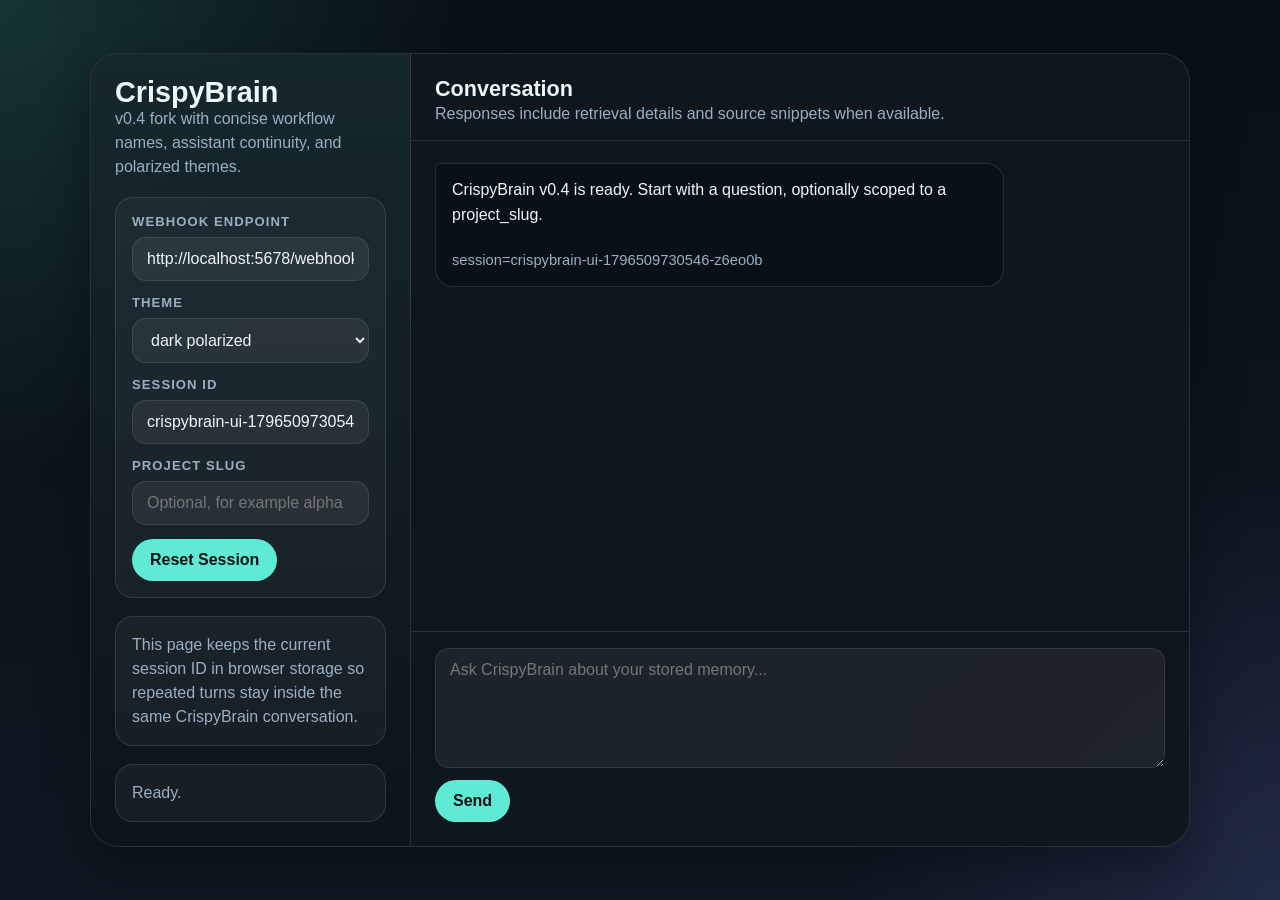
==== docs/crispybrain-v0.4-chat.html @ ef7ffc12 "crispybrain-v0.4: fork openbrain and complete rebrand" ====
<!DOCTYPE html>
<html lang="en">
<head>
  <meta charset="utf-8">
  <meta name="viewport" content="width=device-width, initial-scale=1">
  <title>CrispyBrain v0.4</title>
  <style>
    :root {
      --bg: #0c1217;
      --panel: rgba(16, 23, 30, 0.94);
      --ink: #edf5ff;
      --muted: #98afc3;
      --line: rgba(152, 175, 195, 0.18);
      --accent: #5eead4;
      --user: #14222c;
      --assistant: rgba(10, 17, 24, 0.92);
      --error: #ff7aa2;
      --shadow: 0 22px 48px rgba(3, 8, 15, 0.42);
      --radius: 18px;
      --font-display: "Avenir Next", "Segoe UI", sans-serif;
      --font-body: "IBM Plex Sans", "Segoe UI", sans-serif;
    }

    :root[data-theme="light-polarized"] {
      --bg: #f6f8fb;
      --panel: rgba(255, 255, 255, 0.94);
      --ink: #13202c;
      --muted: #546679;
      --line: rgba(19, 32, 44, 0.12);
      --accent: #005f73;
      --user: #0f1720;
      --assistant: #ffffff;
      --error: #b42348;
      --shadow: 0 18px 40px rgba(15, 23, 32, 0.12);
    }

    * { box-sizing: border-box; }

    body {
      margin: 0;
      min-height: 100vh;
      font-family: var(--font-body);
      color: var(--ink);
      background:
        radial-gradient(circle at top left, rgba(94, 234, 212, 0.16), transparent 30%),
        radial-gradient(circle at bottom right, rgba(129, 140, 248, 0.16), transparent 28%),
        linear-gradient(180deg, #081017 0%, #0f1822 100%);
      display: grid;
      place-items: center;
      padding: 24px;
    }

    .app {
      width: min(1100px, 100%);
      min-height: 82vh;
      background: var(--panel);
      border: 1px solid var(--line);
      border-radius: 28px;
      box-shadow: var(--shadow);
      overflow: hidden;
      display: grid;
      grid-template-columns: 320px minmax(0, 1fr);
    }

    .sidebar {
      padding: 24px;
      border-right: 1px solid var(--line);
      background: linear-gradient(180deg, rgba(94, 234, 212, 0.08), rgba(8, 16, 23, 0.34));
      display: flex;
      flex-direction: column;
      gap: 18px;
    }

    .brand h1 {
      margin: 0;
      font-family: var(--font-display);
      font-size: 1.8rem;
      line-height: 1;
    }

    .brand p,
    .hint,
    .status {
      margin: 0;
      color: var(--muted);
      line-height: 1.5;
    }

    .panel {
      padding: 16px;
      border-radius: var(--radius);
      background: rgba(255, 255, 255, 0.04);
      border: 1px solid var(--line);
    }

    .field {
      display: flex;
      flex-direction: column;
      gap: 8px;
      margin-bottom: 14px;
    }

    .field:last-child {
      margin-bottom: 0;
    }

    label {
      font-size: 0.82rem;
      font-weight: 600;
      text-transform: uppercase;
      letter-spacing: 0.08em;
      color: var(--muted);
    }

    input,
    textarea,
    select {
      width: 100%;
      border-radius: 14px;
      border: 1px solid rgba(152, 175, 195, 0.16);
      padding: 12px 14px;
      font: inherit;
      color: var(--ink);
      background: rgba(255, 255, 255, 0.06);
    }

    textarea {
      min-height: 120px;
      resize: vertical;
    }

    button {
      border: 0;
      border-radius: 999px;
      padding: 12px 18px;
      font: inherit;
      font-weight: 700;
      cursor: pointer;
      background: var(--accent);
      color: #041016;
    }

    button:disabled {
      opacity: 0.62;
      cursor: wait;
    }

    .chat {
      display: grid;
      grid-template-rows: auto 1fr auto;
      min-width: 0;
    }

    .chat-header {
      padding: 22px 24px 14px;
      border-bottom: 1px solid var(--line);
    }

    .chat-header h2 {
      margin: 0;
      font-family: var(--font-display);
      font-size: 1.35rem;
    }

    .messages {
      padding: 22px 24px;
      display: flex;
      flex-direction: column;
      gap: 14px;
      overflow: auto;
      min-height: 0;
    }

    .message {
      max-width: 78%;
      padding: 14px 16px;
      border-radius: 18px;
      line-height: 1.55;
      white-space: pre-wrap;
      border: 1px solid var(--line);
    }

    .message.user {
      align-self: flex-end;
      background: var(--user);
      color: white;
      border-top-right-radius: 6px;
    }

    .message.assistant {
      align-self: flex-start;
      background: var(--assistant);
      border-top-left-radius: 6px;
    }

    .message.error {
      align-self: center;
      background: rgba(139, 30, 63, 0.08);
      color: var(--error);
      max-width: 86%;
    }

    .meta {
      margin-top: 10px;
      padding-top: 10px;
      border-top: 1px dashed rgba(31, 42, 46, 0.12);
      color: var(--muted);
      font-size: 0.92rem;
    }

    .composer {
      padding: 16px 24px 24px;
      border-top: 1px solid var(--line);
      display: flex;
      flex-direction: column;
      gap: 12px;
    }

    .composer-row {
      display: flex;
      gap: 12px;
      align-items: center;
    }

    .loading {
      color: var(--accent);
      font-weight: 600;
    }

    @media (max-width: 900px) {
      .app { grid-template-columns: 1fr; }
      .sidebar {
        border-right: 0;
        border-bottom: 1px solid var(--line);
      }
      .message { max-width: 100%; }
    }
  </style>
</head>
<body>
  <main class="app">
    <aside class="sidebar">
      <section class="brand">
        <h1>CrispyBrain</h1>
        <p>v0.4 fork with concise workflow names, assistant continuity, and polarized themes.</p>
      </section>

      <section class="panel">
        <div class="field">
          <label for="endpoint">Webhook endpoint</label>
          <input id="endpoint" value="http://localhost:5678/webhook/assistant">
        </div>
        <div class="field">
          <label for="theme">Theme</label>
          <select id="theme">
            <option value="dark-polarized">dark polarized</option>
            <option value="light-polarized">light polarized</option>
          </select>
        </div>
        <div class="field">
          <label for="sessionId">Session ID</label>
          <input id="sessionId" placeholder="Generated automatically">
        </div>
        <div class="field">
          <label for="projectSlug">Project slug</label>
          <input id="projectSlug" placeholder="Optional, for example alpha">
        </div>
        <button id="resetSession" type="button">Reset Session</button>
      </section>

      <section class="panel">
        <p class="hint">This page keeps the current session ID in browser storage so repeated turns stay inside the same CrispyBrain conversation.</p>
      </section>

      <section class="panel">
        <p id="status" class="status">Ready.</p>
      </section>
    </aside>

    <section class="chat">
      <header class="chat-header">
        <h2>Conversation</h2>
        <p class="hint">Responses include retrieval details and source snippets when available.</p>
      </header>

      <section id="messages" class="messages"></section>

      <footer class="composer">
        <div class="composer-row">
          <textarea id="message" placeholder="Ask CrispyBrain about your stored memory..."></textarea>
        </div>
        <div class="composer-row">
          <button id="send" type="button">Send</button>
          <span id="loading" class="loading" hidden>Thinking...</span>
        </div>
      </footer>
    </section>
  </main>

  <script>
    const endpointInput = document.getElementById('endpoint');
    const sessionIdInput = document.getElementById('sessionId');
    const projectSlugInput = document.getElementById('projectSlug');
    const themeInput = document.getElementById('theme');
    const messageInput = document.getElementById('message');
    const messagesEl = document.getElementById('messages');
    const sendButton = document.getElementById('send');
    const loadingEl = document.getElementById('loading');
    const statusEl = document.getElementById('status');
    const resetSessionButton = document.getElementById('resetSession');

    const SESSION_STORAGE_KEY = 'crispybrain_session_id';
    const ENDPOINT_STORAGE_KEY = 'crispybrain_endpoint';
    const PROJECT_STORAGE_KEY = 'crispybrain_project_slug';
    const THEME_STORAGE_KEY = 'crispybrain_theme';
    const DEFAULT_ENDPOINT = 'http://localhost:5678/webhook/assistant';
    const DEFAULT_THEME = 'dark-polarized';
    const LEGACY_INCOMPLETE_ENDPOINT = 'http://localhost:5678/webhook';
    const LEGACY_ASSISTANT_ENDPOINT = 'http://localhost:5678/webhook/openbrain-assistant';
    const LEGACY_ENDPOINT_STORAGE_KEYS = ['openbrain_endpoint', 'openbrain-v0.3-endpoint'];
    const LEGACY_SESSION_STORAGE_KEYS = ['openbrain_session_id', 'openbrain-v0.3-session-id'];
    const LEGACY_PROJECT_STORAGE_KEYS = ['openbrain_project_slug', 'openbrain-v0.3-project-slug'];
    const LEGACY_THEME_STORAGE_KEYS = ['openbrain_theme'];

    const createSessionId = () => `crispybrain-ui-${Date.now()}-${Math.random().toString(36).slice(2, 8)}`;
    const migrateStoredValue = (key, legacyKeys, fallback = '') => {
      const current = localStorage.getItem(key);
      if (current) return current;
      for (const legacyKey of legacyKeys) {
        const legacyValue = localStorage.getItem(legacyKey);
        if (legacyValue) {
          localStorage.setItem(key, legacyValue);
          localStorage.removeItem(legacyKey);
          return legacyValue;
        }
      }
      return fallback;
    };
    const normalizeEndpointValue = (value) => {
      const trimmed = typeof value === 'string' ? value.trim() : '';
      if (!trimmed || trimmed === LEGACY_INCOMPLETE_ENDPOINT || trimmed === LEGACY_ASSISTANT_ENDPOINT) {
        return DEFAULT_ENDPOINT;
      }
      return trimmed;
    };
    const normalizeThemeValue = (value) => value === 'light-polarized' ? 'light-polarized' : DEFAULT_THEME;
    const applyTheme = (theme) => {
      const nextTheme = normalizeThemeValue(theme);
      document.documentElement.dataset.theme = nextTheme;
      themeInput.value = nextTheme;
      localStorage.setItem(THEME_STORAGE_KEY, nextTheme);
    };

    const loadState = () => {
      const storedEndpoint = migrateStoredValue(ENDPOINT_STORAGE_KEY, LEGACY_ENDPOINT_STORAGE_KEYS, endpointInput.value);
      const normalizedEndpoint = normalizeEndpointValue(storedEndpoint || endpointInput.value);
      endpointInput.value = normalizedEndpoint;
      projectSlugInput.value = migrateStoredValue(PROJECT_STORAGE_KEY, LEGACY_PROJECT_STORAGE_KEYS, '') || '';
      sessionIdInput.value = migrateStoredValue(SESSION_STORAGE_KEY, LEGACY_SESSION_STORAGE_KEYS, createSessionId()) || createSessionId();
      applyTheme(migrateStoredValue(THEME_STORAGE_KEY, LEGACY_THEME_STORAGE_KEYS, DEFAULT_THEME));
      if (storedEndpoint !== normalizedEndpoint) {
        localStorage.setItem(ENDPOINT_STORAGE_KEY, normalizedEndpoint);
      }
    };

    const saveState = () => {
      localStorage.setItem(ENDPOINT_STORAGE_KEY, normalizeEndpointValue(endpointInput.value));
      localStorage.setItem(PROJECT_STORAGE_KEY, projectSlugInput.value.trim());
      localStorage.setItem(SESSION_STORAGE_KEY, sessionIdInput.value.trim());
      localStorage.setItem(THEME_STORAGE_KEY, normalizeThemeValue(themeInput.value));
    };

    const appendMessage = (role, text, meta) => {
      const article = document.createElement('article');
      article.className = `message ${role}`;
      article.textContent = text;
      if (meta) {
        const metaEl = document.createElement('div');
        metaEl.className = 'meta';
        metaEl.textContent = meta;
        article.appendChild(metaEl);
      }
      messagesEl.appendChild(article);
      messagesEl.scrollTop = messagesEl.scrollHeight;
    };

    const setLoading = (loading) => {
      sendButton.disabled = loading;
      loadingEl.hidden = !loading;
      statusEl.textContent = loading ? 'Waiting for CrispyBrain...' : 'Ready.';
    };

    const resetSession = () => {
      sessionIdInput.value = createSessionId();
      saveState();
      statusEl.textContent = 'Started a fresh session.';
    };

    const formatMeta = (response) => {
      const parts = [];
      if (response.session_id) parts.push(`session=${response.session_id}`);
      if (response.project_slug) parts.push(`project=${response.project_slug}`);
      if (response.retrieval) {
        parts.push(`memories=${response.retrieval.memory_count}`);
        parts.push(`strategy=${response.retrieval.strategy}`);
      }
      if (Array.isArray(response.sources) && response.sources.length > 0) {
        parts.push(`sources=${response.sources.slice(0, 3).map((source) => source.title).join(' | ')}`);
      }
      return parts.join(' • ');
    };

    const sendMessage = async () => {
      const message = messageInput.value.trim();
      if (!message) {
        appendMessage('error', 'Enter a message before sending.');
        return;
      }

      if (!sessionIdInput.value.trim()) {
        sessionIdInput.value = createSessionId();
      }

      saveState();
      appendMessage('user', message, `session=${sessionIdInput.value.trim()}`);
      messageInput.value = '';
      setLoading(true);

      try {
        const response = await fetch(endpointInput.value.trim(), {
          method: 'POST',
          headers: { 'Content-Type': 'application/json' },
          body: JSON.stringify({
            message,
            session_id: sessionIdInput.value.trim(),
            project_slug: projectSlugInput.value.trim() || undefined
          })
        });

        const body = await response.json();
        if (body.session_id) {
          sessionIdInput.value = body.session_id;
          saveState();
        }

        if (!response.ok || body.ok === false) {
          const errorMessage = body?.error?.message || body?.error || `Request failed with HTTP ${response.status}`;
          appendMessage('error', errorMessage);
          statusEl.textContent = 'CrispyBrain returned an error.';
          return;
        }

        appendMessage('assistant', body.answer || '(No answer returned)', formatMeta(body));
        statusEl.textContent = 'Response received.';
      } catch (error) {
        appendMessage('error', `Network error: ${error.message}`);
        statusEl.textContent = 'Could not reach the assistant endpoint.';
      } finally {
        setLoading(false);
      }
    };

    sendButton.addEventListener('click', sendMessage);
    resetSessionButton.addEventListener('click', resetSession);
    messageInput.addEventListener('keydown', (event) => {
      if ((event.metaKey || event.ctrlKey) && event.key === 'Enter') {
        sendMessage();
      }
    });
    endpointInput.addEventListener('change', saveState);
    projectSlugInput.addEventListener('change', saveState);
    sessionIdInput.addEventListener('change', saveState);
    themeInput.addEventListener('change', () => applyTheme(themeInput.value));

    loadState();
    appendMessage('assistant', 'CrispyBrain v0.4 is ready. Start with a question, optionally scoped to a project_slug.', `session=${sessionIdInput.value}`);
  </script>
</body>
</html>
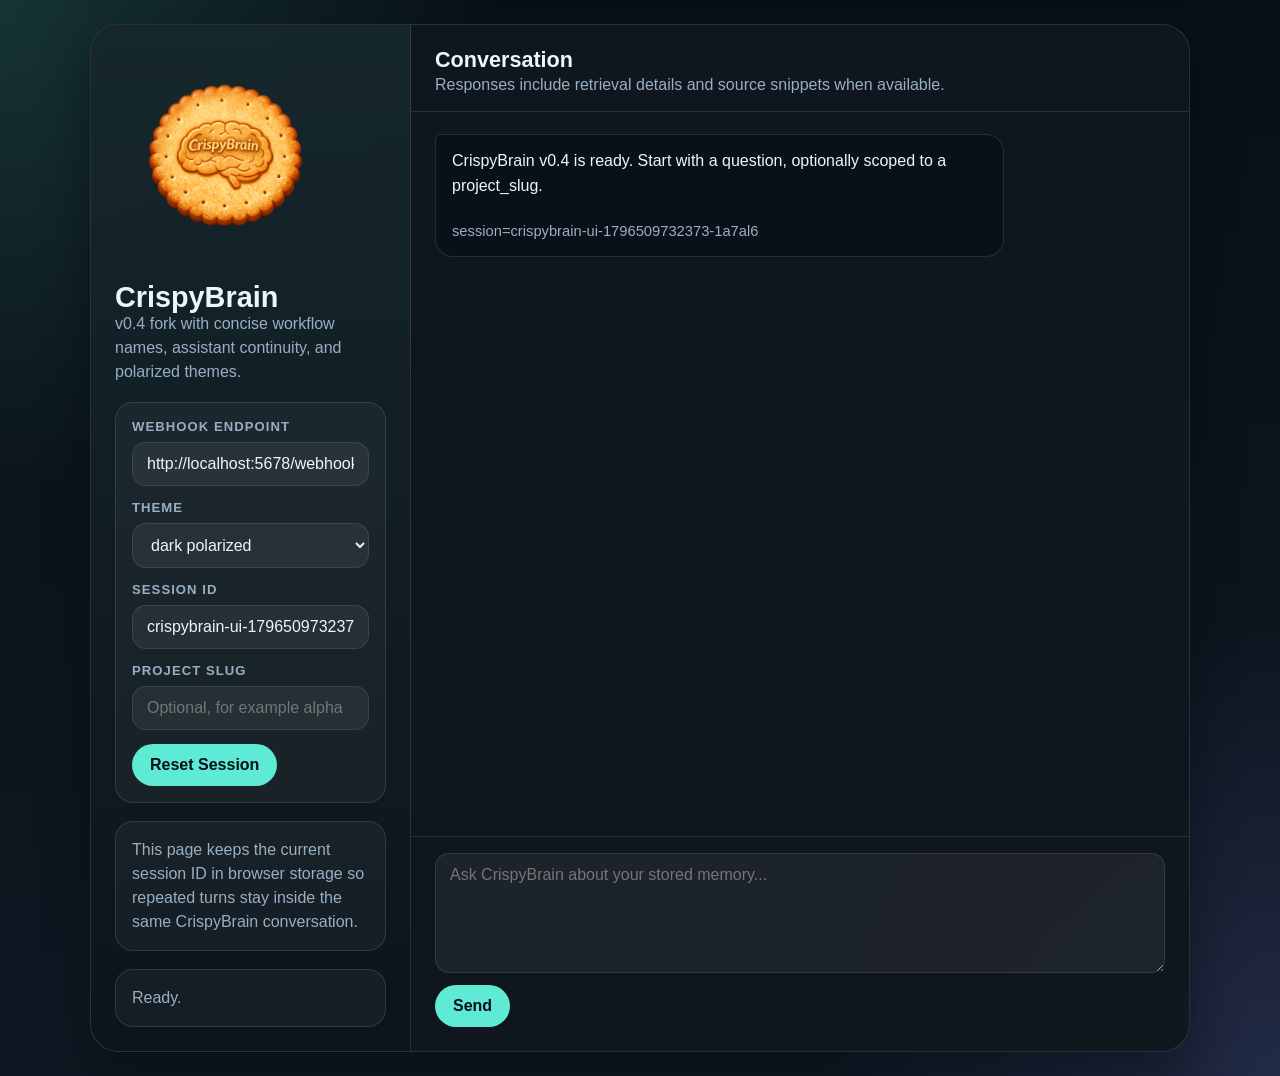
==== commit e24291a9: "prepare crispybrain for initial open source release (MIT)" ====
--- a/docs/crispybrain-v0.4-chat.html
+++ b/docs/crispybrain-v0.4-chat.html
@@ -241,6 +241,7 @@
   <main class="app">
     <aside class="sidebar">
       <section class="brand">
+        <img src="assets/crispybrain-biscuit.png" alt="CrispyBrain" width="220" style="margin-bottom: 10px;">
         <h1>CrispyBrain</h1>
         <p>v0.4 fork with concise workflow names, assistant continuity, and polarized themes.</p>
       </section>
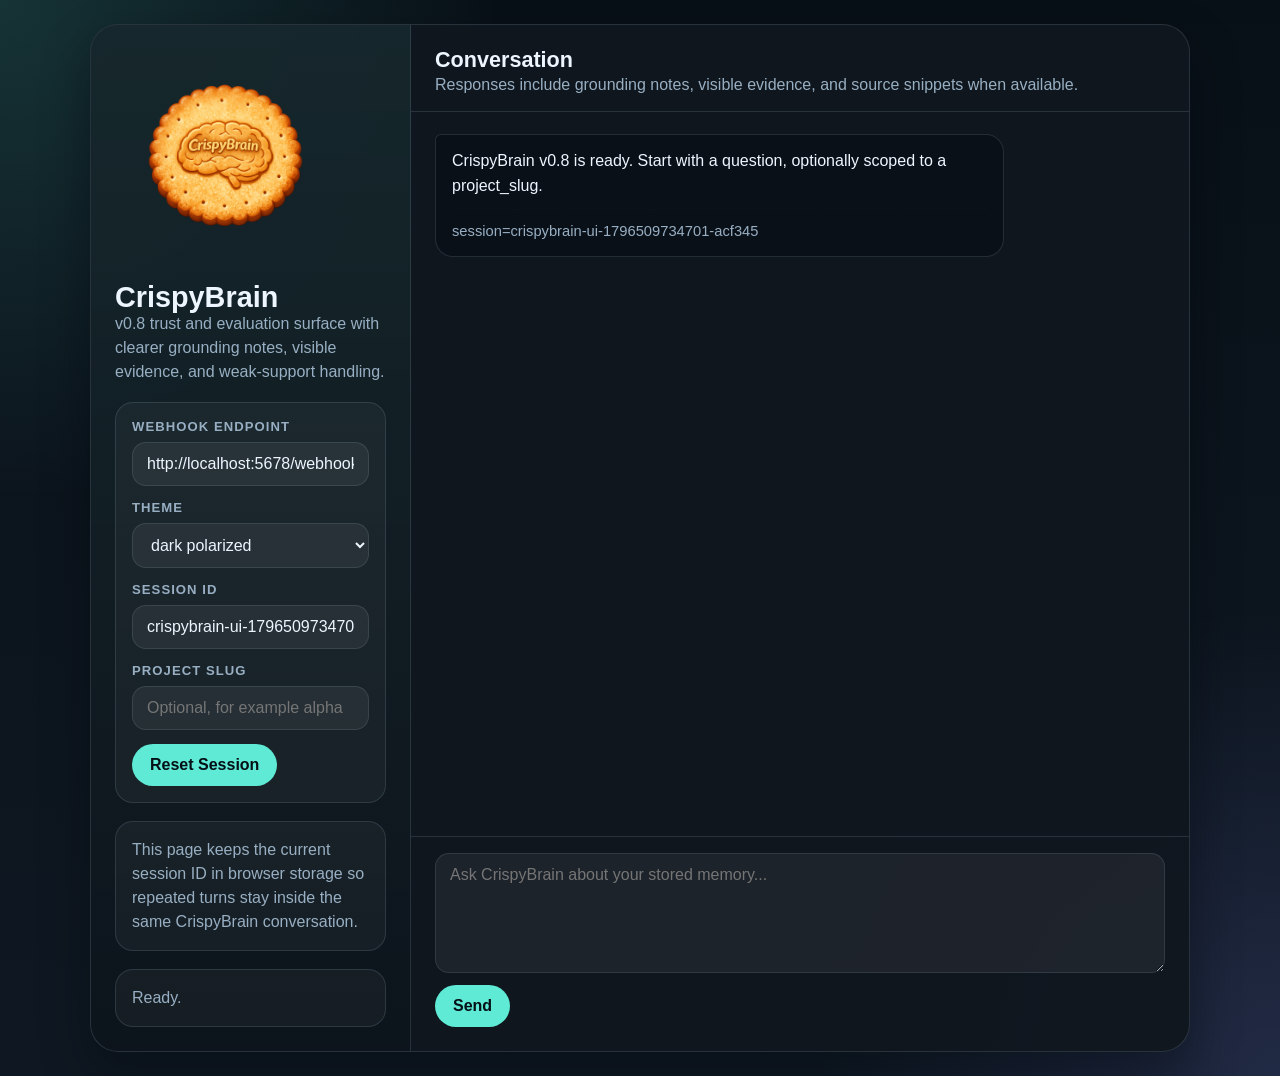
==== commit 73229e85: "release: add v0.8 trust and evaluation pack" ====
--- a/docs/crispybrain-v0.4-chat.html
+++ b/docs/crispybrain-v0.4-chat.html
@@ -3,7 +3,7 @@
 <head>
   <meta charset="utf-8">
   <meta name="viewport" content="width=device-width, initial-scale=1">
-  <title>CrispyBrain v0.4</title>
+  <title>CrispyBrain v0.8</title>
   <style>
     :root {
       --bg: #0c1217;
@@ -208,6 +208,36 @@
       font-size: 0.92rem;
     }
 
+    .evidence-panel {
+      margin-top: 10px;
+      display: grid;
+      gap: 8px;
+    }
+
+    .grounding-note,
+    .evidence-item {
+      padding: 10px 12px;
+      border-radius: 12px;
+      border: 1px solid var(--line);
+      background: rgba(255, 255, 255, 0.04);
+      font-size: 0.92rem;
+    }
+
+    .grounding-note[data-status="weak"] {
+      border-color: rgba(255, 196, 89, 0.4);
+      background: rgba(255, 196, 89, 0.08);
+    }
+
+    .grounding-note[data-status="none"] {
+      border-color: rgba(255, 122, 162, 0.35);
+      background: rgba(255, 122, 162, 0.08);
+    }
+
+    .grounding-label,
+    .evidence-item strong {
+      color: var(--ink);
+    }
+
     .composer {
       padding: 16px 24px 24px;
       border-top: 1px solid var(--line);
@@ -243,7 +273,7 @@
       <section class="brand">
         <img src="assets/crispybrain-biscuit.png" alt="CrispyBrain" width="220" style="margin-bottom: 10px;">
         <h1>CrispyBrain</h1>
-        <p>v0.4 fork with concise workflow names, assistant continuity, and polarized themes.</p>
+        <p>v0.8 trust and evaluation surface with clearer grounding notes, visible evidence, and weak-support handling.</p>
       </section>
 
       <section class="panel">
@@ -281,7 +311,7 @@
     <section class="chat">
       <header class="chat-header">
         <h2>Conversation</h2>
-        <p class="hint">Responses include retrieval details and source snippets when available.</p>
+        <p class="hint">Responses include grounding notes, visible evidence, and source snippets when available.</p>
       </header>
 
       <section id="messages" class="messages"></section>
@@ -371,16 +401,78 @@
       localStorage.setItem(THEME_STORAGE_KEY, normalizeThemeValue(themeInput.value));
     };
 
-    const appendMessage = (role, text, meta) => {
+    const formatNumber = (value) => {
+      if (typeof value !== 'number' || Number.isNaN(value)) return null;
+      return value.toFixed(3).replace(/0+$/, '').replace(/\.$/, '');
+    };
+
+    const appendMessage = (role, text, details = {}) => {
       const article = document.createElement('article');
       article.className = `message ${role}`;
-      article.textContent = text;
-      if (meta) {
+
+      const bodyEl = document.createElement('div');
+      bodyEl.textContent = text;
+      article.appendChild(bodyEl);
+
+      if (details.groundingStatus) {
+        article.dataset.groundingStatus = details.groundingStatus;
+      }
+
+      if (details.meta) {
         const metaEl = document.createElement('div');
         metaEl.className = 'meta';
-        metaEl.textContent = meta;
+        metaEl.textContent = details.meta;
         article.appendChild(metaEl);
       }
+
+      if (details.groundingNote || (Array.isArray(details.sources) && details.sources.length > 0)) {
+        const evidencePanel = document.createElement('div');
+        evidencePanel.className = 'evidence-panel';
+
+        if (details.groundingNote) {
+          const groundingEl = document.createElement('div');
+          groundingEl.className = 'grounding-note';
+          if (details.groundingStatus) {
+            groundingEl.dataset.status = details.groundingStatus;
+          }
+          const groundingLabel = document.createElement('span');
+          groundingLabel.className = 'grounding-label';
+          groundingLabel.textContent = 'Grounding:';
+          groundingEl.appendChild(groundingLabel);
+          groundingEl.appendChild(document.createTextNode(` ${details.groundingNote}`));
+          evidencePanel.appendChild(groundingEl);
+        }
+
+        for (const source of details.sources || []) {
+          const parts = [];
+          if (source.id !== null && source.id !== undefined) parts.push(`#${source.id}`);
+          if (typeof source.review_status === 'string' && source.review_status) parts.push(`review=${source.review_status}`);
+          if (typeof source.trust_band === 'string' && source.trust_band) parts.push(`trust=${source.trust_band}`);
+          if (typeof source.similarity === 'number') parts.push(`sim=${formatNumber(source.similarity)}`);
+          if (typeof source.chunk_index === 'number') {
+            const chunkLabel = typeof source.total_chunks === 'number'
+              ? `${source.chunk_index + 1}/${source.total_chunks}`
+              : String(source.chunk_index + 1);
+            parts.push(`chunk=${chunkLabel}`);
+          }
+          if (typeof source.source_type === 'string' && source.source_type) parts.push(`source=${source.source_type}`);
+
+          const evidenceEl = document.createElement('div');
+          evidenceEl.className = 'evidence-item';
+          const label = typeof source.title === 'string' && source.title ? source.title : '(untitled source)';
+          const labelEl = document.createElement('strong');
+          labelEl.textContent = label;
+          evidenceEl.appendChild(labelEl);
+          if (parts.length > 0) {
+            evidenceEl.appendChild(document.createElement('br'));
+            evidenceEl.appendChild(document.createTextNode(parts.join(' • ')));
+          }
+          evidencePanel.appendChild(evidenceEl);
+        }
+
+        article.appendChild(evidencePanel);
+      }
+
       messagesEl.appendChild(article);
       messagesEl.scrollTop = messagesEl.scrollHeight;
     };
@@ -405,8 +497,11 @@
         parts.push(`memories=${response.retrieval.memory_count}`);
         parts.push(`strategy=${response.retrieval.strategy}`);
       }
-      if (Array.isArray(response.sources) && response.sources.length > 0) {
-        parts.push(`sources=${response.sources.slice(0, 3).map((source) => source.title).join(' | ')}`);
+      if (response.grounding && typeof response.grounding.status === 'string') {
+        parts.push(`grounding=${response.grounding.status}`);
+      }
+      if (response.grounding && typeof response.grounding.supporting_source_count === 'number') {
+        parts.push(`supporting_sources=${response.grounding.supporting_source_count}`);
       }
       return parts.join(' • ');
     };
@@ -451,7 +546,12 @@
           return;
         }
 
-        appendMessage('assistant', body.answer || '(No answer returned)', formatMeta(body));
+        appendMessage('assistant', body.answer || '(No answer returned)', {
+          meta: formatMeta(body),
+          groundingStatus: body?.grounding?.status || null,
+          groundingNote: body?.grounding?.note || null,
+          sources: Array.isArray(body.sources) ? body.sources.slice(0, 3) : []
+        });
         statusEl.textContent = 'Response received.';
       } catch (error) {
         appendMessage('error', `Network error: ${error.message}`);
@@ -474,7 +574,9 @@
     themeInput.addEventListener('change', () => applyTheme(themeInput.value));
 
     loadState();
-    appendMessage('assistant', 'CrispyBrain v0.4 is ready. Start with a question, optionally scoped to a project_slug.', `session=${sessionIdInput.value}`);
+    appendMessage('assistant', 'CrispyBrain v0.8 is ready. Start with a question, optionally scoped to a project_slug.', {
+      meta: `session=${sessionIdInput.value}`
+    });
   </script>
 </body>
 </html>
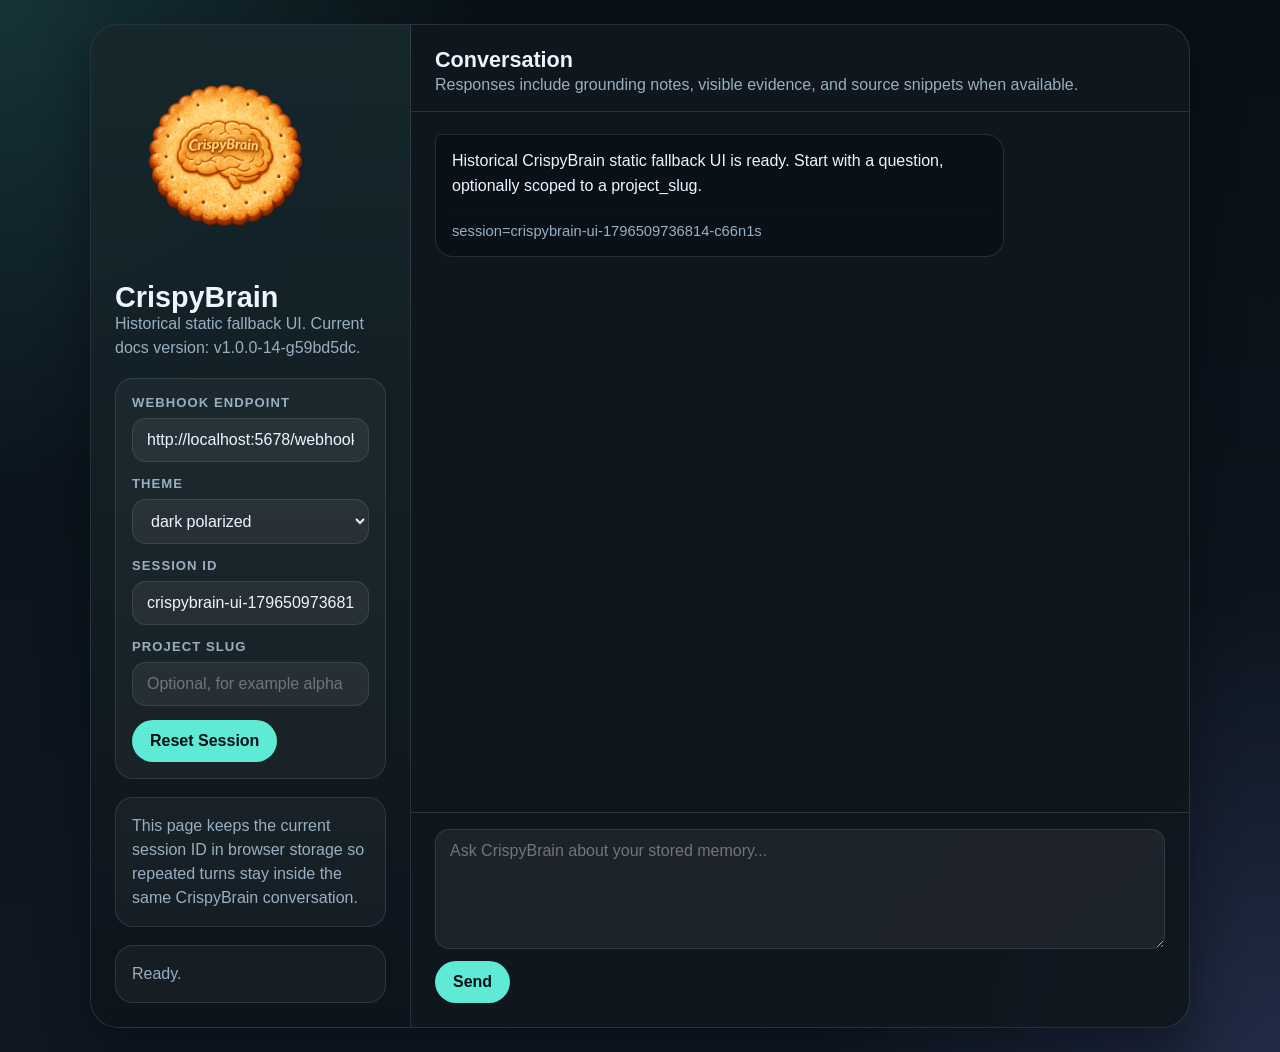
==== commit f6bfa58d: "docs: refresh CrispyBrain documentation for current version" ====
--- a/docs/crispybrain-v0.4-chat.html
+++ b/docs/crispybrain-v0.4-chat.html
@@ -3,7 +3,7 @@
 <head>
   <meta charset="utf-8">
   <meta name="viewport" content="width=device-width, initial-scale=1">
-  <title>CrispyBrain v0.8</title>
+  <title>CrispyBrain historical static fallback UI</title>
   <style>
     :root {
       --bg: #0c1217;
@@ -273,7 +273,7 @@
       <section class="brand">
         <img src="assets/crispybrain-biscuit.png" alt="CrispyBrain" width="220" style="margin-bottom: 10px;">
         <h1>CrispyBrain</h1>
-        <p>v0.8 trust and evaluation surface with clearer grounding notes, visible evidence, and weak-support handling.</p>
+        <p>Historical static fallback UI. Current docs version: v1.0.0-14-g59bd5dc.</p>
       </section>
 
       <section class="panel">
@@ -574,7 +574,7 @@
     themeInput.addEventListener('change', () => applyTheme(themeInput.value));
 
     loadState();
-    appendMessage('assistant', 'CrispyBrain v0.8 is ready. Start with a question, optionally scoped to a project_slug.', {
+    appendMessage('assistant', 'Historical CrispyBrain static fallback UI is ready. Start with a question, optionally scoped to a project_slug.', {
       meta: `session=${sessionIdInput.value}`
     });
   </script>
